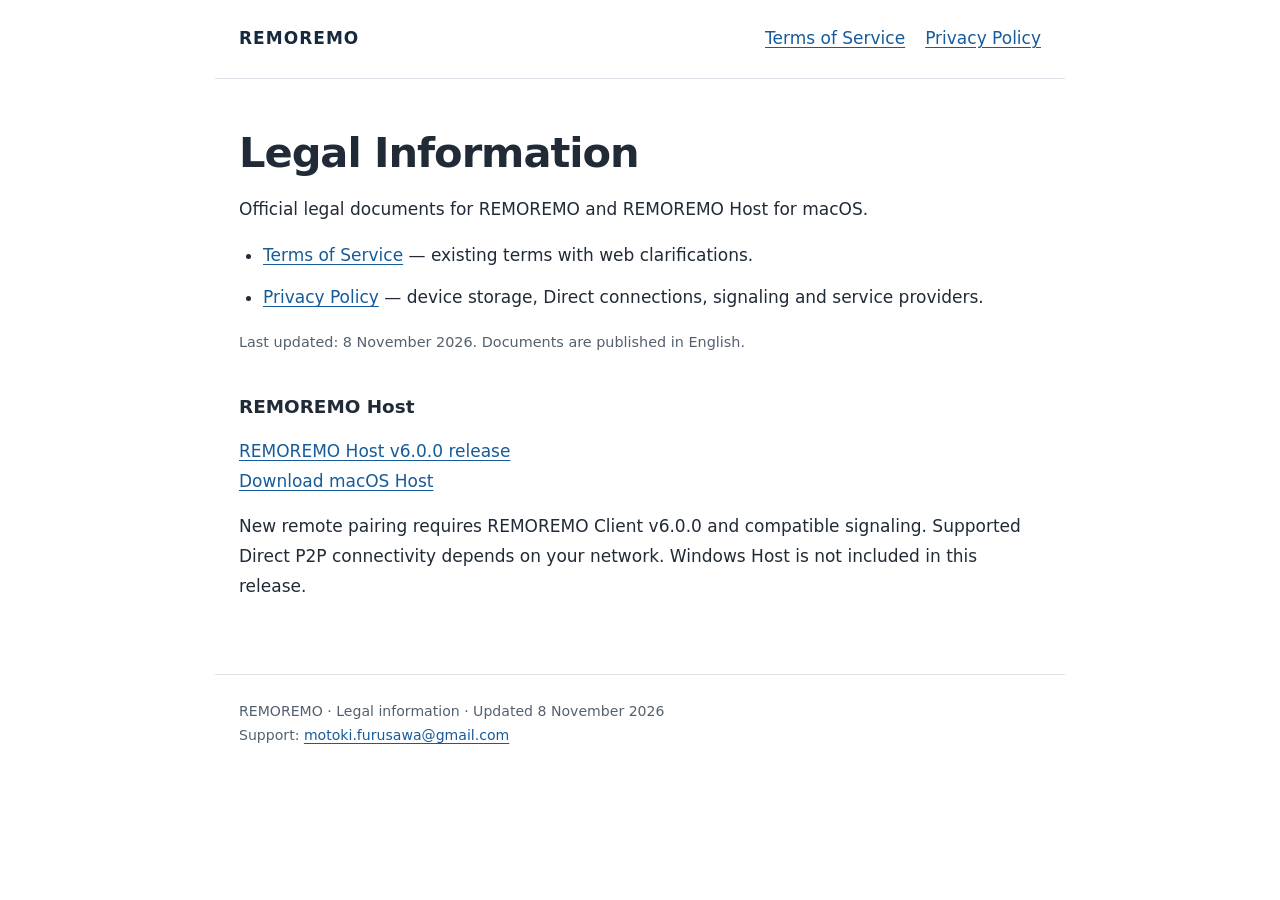
==== index.html @ fd2eb4b0 "Publish REMOREMO legal documents and v6 privacy disclosures" ====
<!doctype html>
<html lang="en"><head><meta charset="utf-8"><meta name="viewport" content="width=device-width, initial-scale=1"><meta name="description" content="Legal Information for REMOREMO"><title>Legal Information · REMOREMO</title><link rel="stylesheet" href="./assets/style.css"></head><body><a class="skip" href="#main">Skip to content</a><header><a class="brand" href="./">REMOREMO</a><nav aria-label="Legal navigation"><a href="./terms/">Terms of Service</a><a href="./privacy/">Privacy Policy</a></nav></header><main id="main"><h1>Legal Information</h1><p>Official legal documents for REMOREMO and REMOREMO Host for macOS.</p><ul class="links"><li><a href="terms/">Terms of Service</a> — existing terms with web clarifications.</li><li><a href="privacy/">Privacy Policy</a> — device storage, Direct connections, signaling and service providers.</li></ul><p class="meta">Last updated: 8 November 2026. Documents are published in English.</p><h2>REMOREMO Host</h2><p><a href="https://github.com/moflutter/remoremo-host/releases/tag/v6.0.0-build20261108.6">REMOREMO Host v6.0.0 release</a><br><a href="https://github.com/moflutter/remoremo-host/releases/latest/download/REMOREMO-Host-macos-arm64.dmg">Download macOS Host</a></p><p>New remote pairing requires REMOREMO Client v6.0.0 and compatible signaling. Supported Direct P2P connectivity depends on your network. Windows Host is not included in this release.</p></main><footer>REMOREMO · Legal information · Updated <time datetime="2026-11-08">8 November 2026</time><br>Support: <a href="mailto:motoki.furusawa@gmail.com">motoki.furusawa@gmail.com</a></footer></body></html>
---- assets/style.css ----
*{box-sizing:border-box}html{color-scheme:light}body{margin:0;background:#fff;color:#202b37;font:17px/1.75 system-ui,-apple-system,BlinkMacSystemFont,"Segoe UI",sans-serif}header,main,footer{max-width:850px;margin:auto;padding:24px}header{border-bottom:1px solid #dce2e8;display:flex;gap:20px;align-items:center;justify-content:space-between;flex-wrap:wrap}.brand{font-weight:750;letter-spacing:.06em;color:#172a3d;text-decoration:none}nav{display:flex;gap:20px;flex-wrap:wrap}a{color:#175b9a;text-underline-offset:3px;overflow-wrap:anywhere}a:hover{text-decoration-thickness:2px}a:focus-visible{outline:3px solid #bb7800;outline-offset:4px}h1{font-size:clamp(1.9rem,5vw,2.6rem);line-height:1.25;margin:24px 0 12px;letter-spacing:-.025em}h2{font-size:1.15rem;line-height:1.5;margin-top:38px}p{margin:16px 0;white-space:pre-line;overflow-wrap:anywhere}.meta{color:#53616f;font-size:.9rem}.notice{padding:16px 20px;background:#f3f6f9;border-left:3px solid #476b8a}.links{padding-left:24px}.links li{margin:12px 0}footer{margin-top:32px;border-top:1px solid #dce2e8;font-size:.88rem;color:#53616f}.skip{position:absolute;left:-9999px}.skip:focus{left:12px;top:12px;background:white;padding:10px} @media(max-width:480px){header,main,footer{padding:20px}nav{gap:14px;font-size:.94rem}}
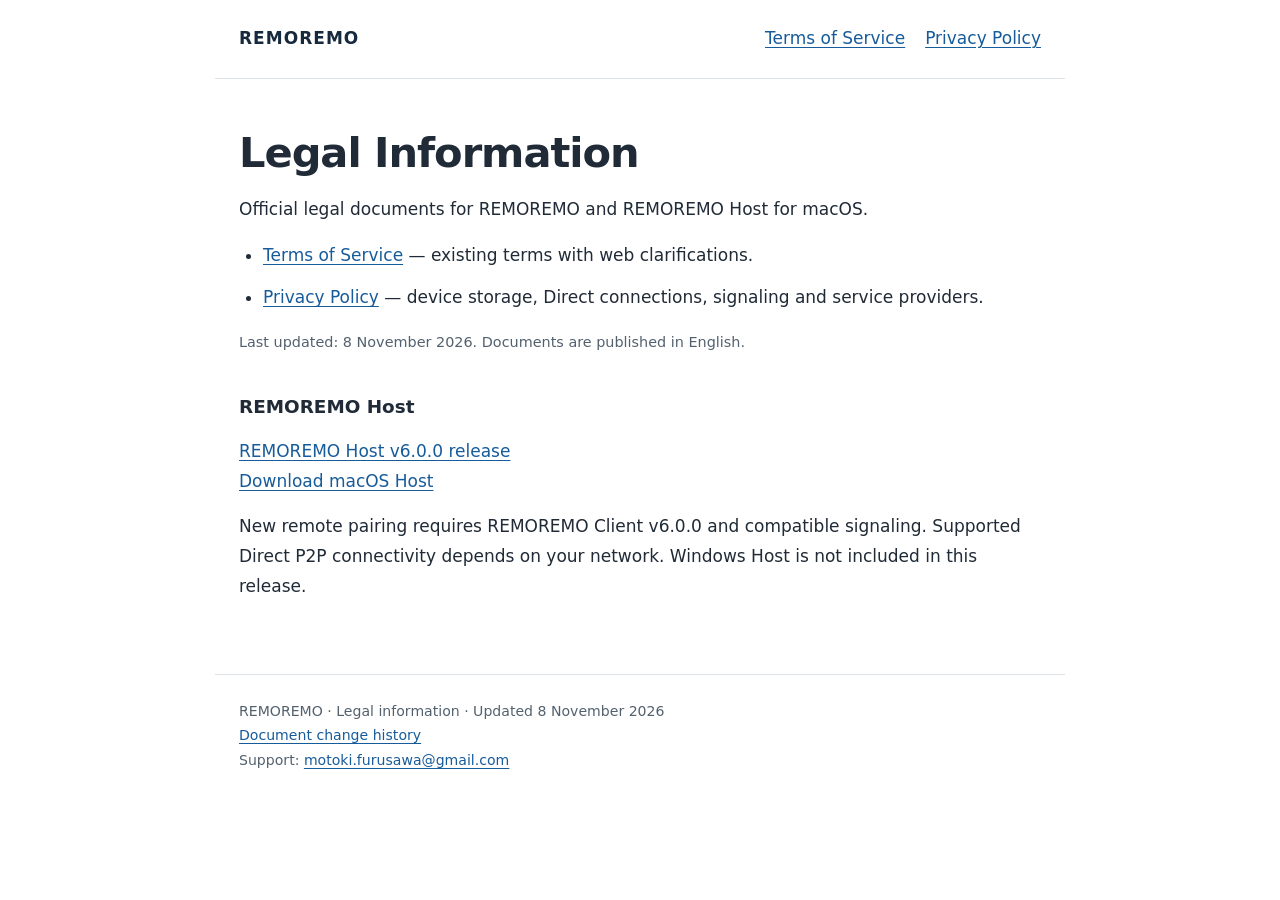
==== commit 3534b3f6: "Clarify route-dependent encryption and add document history links" ====
--- a/index.html
+++ b/index.html
@@ -1,2 +1,2 @@
 <!doctype html>
-<html lang="en"><head><meta charset="utf-8"><meta name="viewport" content="width=device-width, initial-scale=1"><meta name="description" content="Legal Information for REMOREMO"><title>Legal Information · REMOREMO</title><link rel="stylesheet" href="./assets/style.css"></head><body><a class="skip" href="#main">Skip to content</a><header><a class="brand" href="./">REMOREMO</a><nav aria-label="Legal navigation"><a href="./terms/">Terms of Service</a><a href="./privacy/">Privacy Policy</a></nav></header><main id="main"><h1>Legal Information</h1><p>Official legal documents for REMOREMO and REMOREMO Host for macOS.</p><ul class="links"><li><a href="terms/">Terms of Service</a> — existing terms with web clarifications.</li><li><a href="privacy/">Privacy Policy</a> — device storage, Direct connections, signaling and service providers.</li></ul><p class="meta">Last updated: 8 November 2026. Documents are published in English.</p><h2>REMOREMO Host</h2><p><a href="https://github.com/moflutter/remoremo-host/releases/tag/v6.0.0-build20261108.6">REMOREMO Host v6.0.0 release</a><br><a href="https://github.com/moflutter/remoremo-host/releases/latest/download/REMOREMO-Host-macos-arm64.dmg">Download macOS Host</a></p><p>New remote pairing requires REMOREMO Client v6.0.0 and compatible signaling. Supported Direct P2P connectivity depends on your network. Windows Host is not included in this release.</p></main><footer>REMOREMO · Legal information · Updated <time datetime="2026-11-08">8 November 2026</time><br>Support: <a href="mailto:motoki.furusawa@gmail.com">motoki.furusawa@gmail.com</a></footer></body></html>+<html lang="en"><head><meta charset="utf-8"><meta name="viewport" content="width=device-width, initial-scale=1"><meta name="description" content="Legal Information for REMOREMO"><title>Legal Information · REMOREMO</title><link rel="stylesheet" href="./assets/style.css"></head><body><a class="skip" href="#main">Skip to content</a><header><a class="brand" href="./">REMOREMO</a><nav aria-label="Legal navigation"><a href="./terms/">Terms of Service</a><a href="./privacy/">Privacy Policy</a></nav></header><main id="main"><h1>Legal Information</h1><p>Official legal documents for REMOREMO and REMOREMO Host for macOS.</p><ul class="links"><li><a href="terms/">Terms of Service</a> — existing terms with web clarifications.</li><li><a href="privacy/">Privacy Policy</a> — device storage, Direct connections, signaling and service providers.</li></ul><p class="meta">Last updated: 8 November 2026. Documents are published in English.</p><h2>REMOREMO Host</h2><p><a href="https://github.com/moflutter/remoremo-host/releases/tag/v6.0.0-build20261108.6">REMOREMO Host v6.0.0 release</a><br><a href="https://github.com/moflutter/remoremo-host/releases/latest/download/REMOREMO-Host-macos-arm64.dmg">Download macOS Host</a></p><p>New remote pairing requires REMOREMO Client v6.0.0 and compatible signaling. Supported Direct P2P connectivity depends on your network. Windows Host is not included in this release.</p></main><footer>REMOREMO · Legal information · Updated <time datetime="2026-11-08">8 November 2026</time><br><a href="https://github.com/moflutter/remoremo-legal/commits/main/">Document change history</a><br>Support: <a href="mailto:motoki.furusawa@gmail.com">motoki.furusawa@gmail.com</a></footer></body></html>
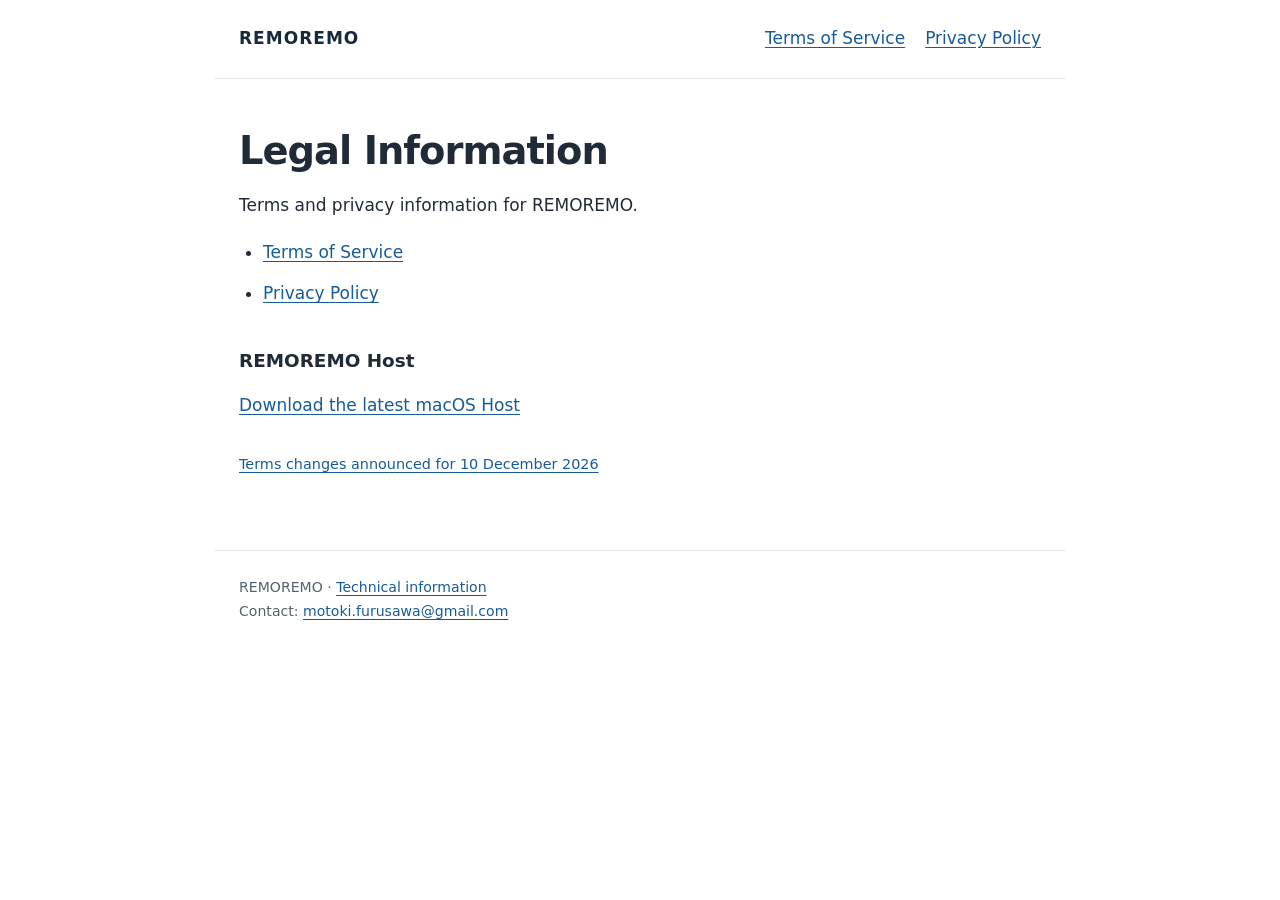
==== commit f3bb1c31: "Update legal documents" ====
--- a/index.html
+++ b/index.html
@@ -1,2 +1,2 @@
 <!doctype html>
-<html lang="en"><head><meta charset="utf-8"><meta name="viewport" content="width=device-width, initial-scale=1"><meta name="description" content="Legal Information for REMOREMO"><title>Legal Information · REMOREMO</title><link rel="stylesheet" href="./assets/style.css"></head><body><a class="skip" href="#main">Skip to content</a><header><a class="brand" href="./">REMOREMO</a><nav aria-label="Legal navigation"><a href="./terms/">Terms of Service</a><a href="./privacy/">Privacy Policy</a></nav></header><main id="main"><h1>Legal Information</h1><p>Official legal documents for REMOREMO and REMOREMO Host for macOS.</p><ul class="links"><li><a href="terms/">Terms of Service</a> — existing terms with web clarifications.</li><li><a href="privacy/">Privacy Policy</a> — device storage, Direct connections, signaling and service providers.</li></ul><p class="meta">Last updated: 8 November 2026. Documents are published in English.</p><h2>REMOREMO Host</h2><p><a href="https://github.com/moflutter/remoremo-host/releases/tag/v6.0.0-build20261108.6">REMOREMO Host v6.0.0 release</a><br><a href="https://github.com/moflutter/remoremo-host/releases/latest/download/REMOREMO-Host-macos-arm64.dmg">Download macOS Host</a></p><p>New remote pairing requires REMOREMO Client v6.0.0 and compatible signaling. Supported Direct P2P connectivity depends on your network. Windows Host is not included in this release.</p></main><footer>REMOREMO · Legal information · Updated <time datetime="2026-11-08">8 November 2026</time><br><a href="https://github.com/moflutter/remoremo-legal/commits/main/">Document change history</a><br>Support: <a href="mailto:motoki.furusawa@gmail.com">motoki.furusawa@gmail.com</a></footer></body></html>+<html lang="en"><head><meta charset="utf-8"><meta name="viewport" content="width=device-width, initial-scale=1"><meta name="description" content="Legal Information for REMOREMO"><title>Legal Information · REMOREMO</title><link rel="stylesheet" href="./assets/style.css"></head><body><a class="skip" href="#main">Skip to content</a><header><a class="brand" href="./">REMOREMO</a><nav aria-label="Legal navigation"><a href="./terms/">Terms of Service</a><a href="./privacy/">Privacy Policy</a></nav></header><main id="main"><h1>Legal Information</h1><p>Terms and privacy information for REMOREMO.</p><ul class="links"><li><a href="terms/">Terms of Service</a></li><li><a href="privacy/">Privacy Policy</a></li></ul><h2>REMOREMO Host</h2><p><a href="https://github.com/moflutter/remoremo-host/releases/latest/download/REMOREMO-Host-macos-arm64.dmg">Download the latest macOS Host</a></p><p class="update-note"><a href="terms-update/">Terms changes announced for 10 December 2026</a></p></main><footer>REMOREMO · <a href="./technical-information/">Technical information</a><br>Contact: <a href="mailto:motoki.furusawa@gmail.com">motoki.furusawa@gmail.com</a></footer></body></html>
--- a/assets/style.css
+++ b/assets/style.css
@@ -1 +1,2 @@
-*{box-sizing:border-box}html{color-scheme:light}body{margin:0;background:#fff;color:#202b37;font:17px/1.75 system-ui,-apple-system,BlinkMacSystemFont,"Segoe UI",sans-serif}header,main,footer{max-width:850px;margin:auto;padding:24px}header{border-bottom:1px solid #dce2e8;display:flex;gap:20px;align-items:center;justify-content:space-between;flex-wrap:wrap}.brand{font-weight:750;letter-spacing:.06em;color:#172a3d;text-decoration:none}nav{display:flex;gap:20px;flex-wrap:wrap}a{color:#175b9a;text-underline-offset:3px;overflow-wrap:anywhere}a:hover{text-decoration-thickness:2px}a:focus-visible{outline:3px solid #bb7800;outline-offset:4px}h1{font-size:clamp(1.9rem,5vw,2.6rem);line-height:1.25;margin:24px 0 12px;letter-spacing:-.025em}h2{font-size:1.15rem;line-height:1.5;margin-top:38px}p{margin:16px 0;white-space:pre-line;overflow-wrap:anywhere}.meta{color:#53616f;font-size:.9rem}.notice{padding:16px 20px;background:#f3f6f9;border-left:3px solid #476b8a}.links{padding-left:24px}.links li{margin:12px 0}footer{margin-top:32px;border-top:1px solid #dce2e8;font-size:.88rem;color:#53616f}.skip{position:absolute;left:-9999px}.skip:focus{left:12px;top:12px;background:white;padding:10px} @media(max-width:480px){header,main,footer{padding:20px}nav{gap:14px;font-size:.94rem}}+*{box-sizing:border-box}html{color-scheme:light}body{margin:0;background:#fff;color:#202b37;font:17px/1.75 system-ui,-apple-system,BlinkMacSystemFont,"Segoe UI",sans-serif}header,main,footer{max-width:850px;margin:auto;padding:24px}header{border-bottom:1px solid #dce2e8;display:flex;gap:20px;align-items:center;justify-content:space-between;flex-wrap:wrap}.brand{font-weight:750;letter-spacing:.06em;color:#172a3d;text-decoration:none}nav{display:flex;gap:20px;flex-wrap:wrap}a{color:#175b9a;text-underline-offset:3px;overflow-wrap:anywhere}a:hover{text-decoration-thickness:2px}a:focus-visible{outline:3px solid #bb7800;outline-offset:4px}h1{font-size:clamp(1.9rem,5vw,2.6rem);line-height:1.25;margin:24px 0 12px;letter-spacing:-.025em}h2{font-size:1.15rem;line-height:1.5;margin-top:38px}p{margin:16px 0;white-space:pre-line;overflow-wrap:anywhere}.meta{color:#53616f;font-size:.9rem}.notice{padding:16px 20px;background:#f3f6f9;border-left:3px solid #476b8a}.links{padding-left:24px}.links li{margin:12px 0}footer{margin-top:32px;border-top:1px solid #dce2e8;font-size:.88rem;color:#53616f}.skip{position:absolute;left:-9999px}.skip:focus{left:12px;top:12px;background:white;padding:10px} @media(max-width:480px){header,main,footer{padding:20px}nav{gap:14px;font-size:.94rem}}
+.document-date{font-size:.85rem;color:#53616f;margin-top:40px;padding-top:16px;border-top:1px solid #dce2e8}.update-note{font-size:.9rem;margin-top:32px}.technical{font-size:.94rem} h1{font-size:clamp(1.8rem,5vw,2.4rem)}
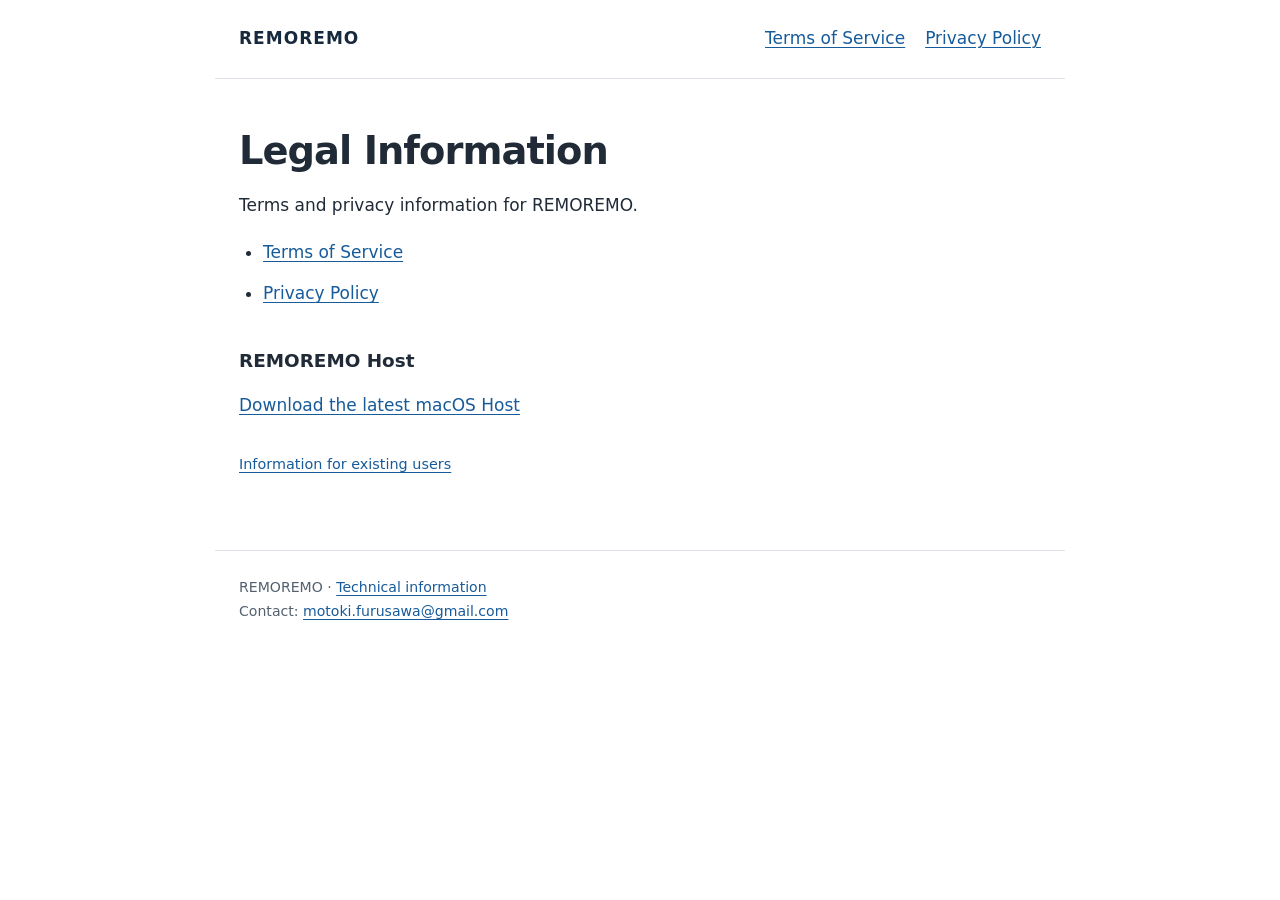
==== commit af8d023c: "Update legal documents" ====
--- a/index.html
+++ b/index.html
@@ -1,2 +1,2 @@
 <!doctype html>
-<html lang="en"><head><meta charset="utf-8"><meta name="viewport" content="width=device-width, initial-scale=1"><meta name="description" content="Legal Information for REMOREMO"><title>Legal Information · REMOREMO</title><link rel="stylesheet" href="./assets/style.css"></head><body><a class="skip" href="#main">Skip to content</a><header><a class="brand" href="./">REMOREMO</a><nav aria-label="Legal navigation"><a href="./terms/">Terms of Service</a><a href="./privacy/">Privacy Policy</a></nav></header><main id="main"><h1>Legal Information</h1><p>Terms and privacy information for REMOREMO.</p><ul class="links"><li><a href="terms/">Terms of Service</a></li><li><a href="privacy/">Privacy Policy</a></li></ul><h2>REMOREMO Host</h2><p><a href="https://github.com/moflutter/remoremo-host/releases/latest/download/REMOREMO-Host-macos-arm64.dmg">Download the latest macOS Host</a></p><p class="update-note"><a href="terms-update/">Terms changes announced for 10 December 2026</a></p></main><footer>REMOREMO · <a href="./technical-information/">Technical information</a><br>Contact: <a href="mailto:motoki.furusawa@gmail.com">motoki.furusawa@gmail.com</a></footer></body></html>+<html lang="en"><head><meta charset="utf-8"><meta name="viewport" content="width=device-width, initial-scale=1"><meta name="description" content="Legal Information for REMOREMO"><title>Legal Information · REMOREMO</title><link rel="stylesheet" href="./assets/style.css"></head><body><a class="skip" href="#main">Skip to content</a><header><a class="brand" href="./">REMOREMO</a><nav aria-label="Legal navigation"><a href="./terms/">Terms of Service</a><a href="./privacy/">Privacy Policy</a></nav></header><main id="main"><h1>Legal Information</h1><p>Terms and privacy information for REMOREMO.</p><ul class="links"><li><a href="terms/">Terms of Service</a></li><li><a href="privacy/">Privacy Policy</a></li></ul><h2>REMOREMO Host</h2><p><a href="https://github.com/moflutter/remoremo-host/releases/latest/download/REMOREMO-Host-macos-arm64.dmg">Download the latest macOS Host</a></p><p class="update-note"><a href="terms-update/">Information for existing users</a></p></main><footer>REMOREMO · <a href="./technical-information/">Technical information</a><br>Contact: <a href="mailto:motoki.furusawa@gmail.com">motoki.furusawa@gmail.com</a></footer></body></html>
